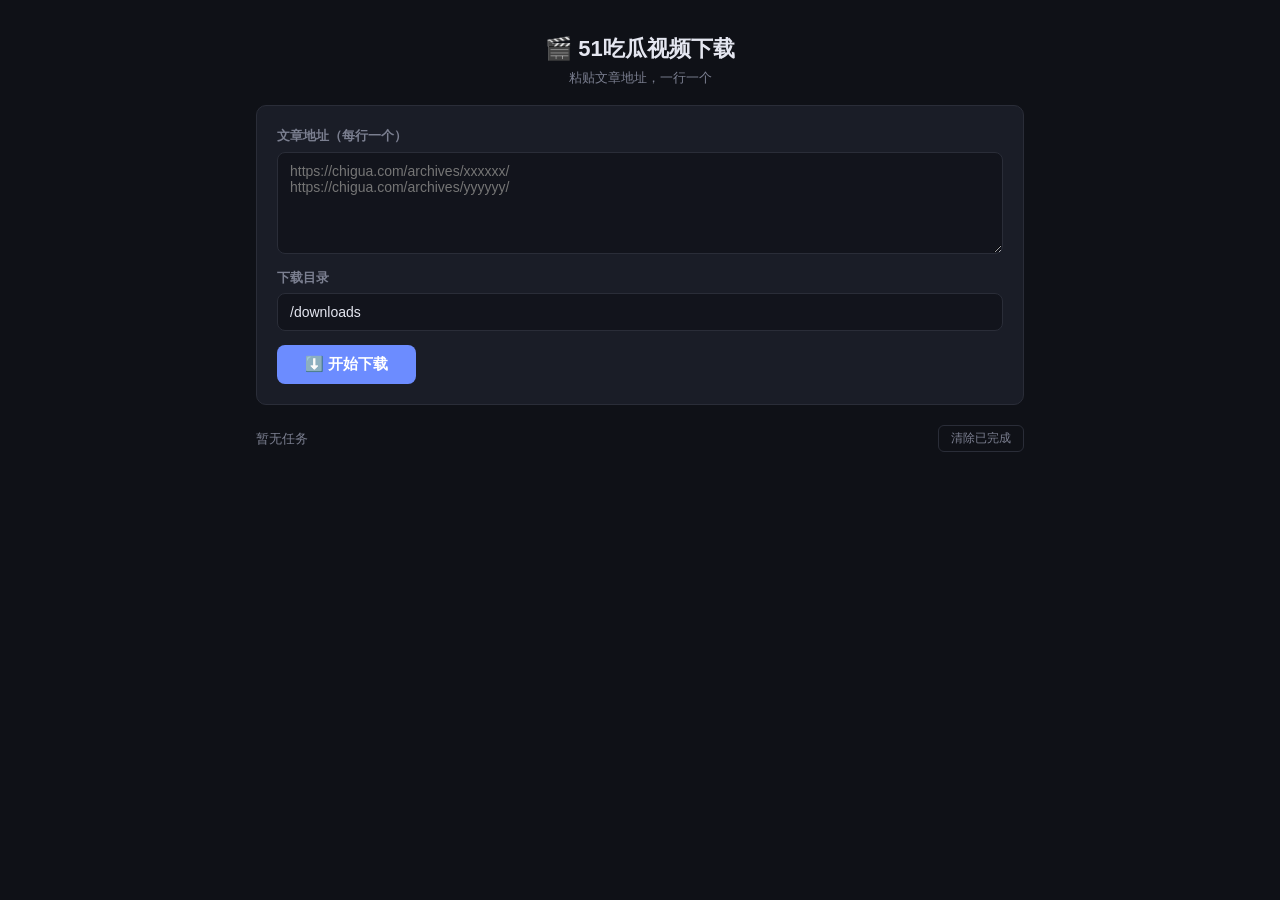
==== static/index.html @ 7920e4b1 "feat: chigua.com video downloader web panel - FastAPI backend with task manager and ffmpeg download " ====
<!DOCTYPE html>
<html lang="zh-CN">
<head>
<meta charset="UTF-8">
<meta name="viewport" content="width=device-width, initial-scale=1.0">
<title>Chigua Video Downloader</title>
<link rel="stylesheet" href="/static/style.css">
</head>
<body>

<header>
  <h1>🎬 51吃瓜视频下载</h1>
  <span class="subtitle">粘贴文章地址，一行一个</span>
</header>

<main>
  <!-- input panel -->
  <section class="input-panel">
    <div class="row">
      <label>文章地址（每行一个）</label>
      <textarea id="urls" rows="5" placeholder="https://chigua.com/archives/xxxxxx/&#10;https://chigua.com/archives/yyyyyy/"></textarea>
    </div>
    <div class="row">
      <label>下载目录</label>
      <input id="downloadDir" type="text" value="/downloads" placeholder="/downloads">
    </div>
    <button id="submitBtn" onclick="submitTasks()">⬇️ 开始下载</button>
  </section>

  <!-- status bar -->
  <div class="status-bar">
    <span id="taskCount">暂无任务</span>
    <button class="clear-btn" onclick="clearCompleted()">清除已完成</button>
  </div>

  <!-- task list -->
  <section id="taskList" class="task-list"></section>
</main>

<script src="/static/app.js"></script>
</body>
</html>
---- static/style.css ----
/* ------------------------------------------------------------------ */
/*  Reset & base                                                        */
/* ------------------------------------------------------------------ */
*, *::before, *::after { box-sizing: border-box; margin: 0; padding: 0; }

:root {
  --bg:        #0f1117;
  --bg-card:   #1a1d27;
  --bg-input:  #12141c;
  --border:    #2a2d38;
  --text:      #e4e6f0;
  --text-dim:  #7b7f90;
  --accent:    #6c8cff;
  --accent-hi: #8ca4ff;
  --green:     #34d399;
  --red:       #f87171;
  --yellow:    #fbbf24;
  --radius:    10px;
}

body {
  font-family: -apple-system, BlinkMacSystemFont, "Segoe UI", Roboto, "Helvetica Neue", Arial, "Noto Sans SC", sans-serif;
  background: var(--bg);
  color: var(--text);
  min-height: 100vh;
  line-height: 1.5;
}

/* ------------------------------------------------------------------ */
/*  Header                                                              */
/* ------------------------------------------------------------------ */
header {
  text-align: center;
  padding: 32px 20px 16px;
}
header h1 { font-size: 22px; font-weight: 700; }
header .subtitle { color: var(--text-dim); font-size: 13px; }

/* ------------------------------------------------------------------ */
/*  Input panel                                                          */
/* ------------------------------------------------------------------ */
main {
  max-width: 800px;
  margin: 0 auto;
  padding: 0 16px 40px;
}

.input-panel {
  background: var(--bg-card);
  border: 1px solid var(--border);
  border-radius: var(--radius);
  padding: 20px;
  display: flex;
  flex-direction: column;
  gap: 14px;
}

.row { display: flex; flex-direction: column; gap: 6px; }
.row label { font-size: 13px; color: var(--text-dim); font-weight: 600; }

textarea, input[type="text"] {
  width: 100%;
  background: var(--bg-input);
  border: 1px solid var(--border);
  border-radius: 8px;
  color: var(--text);
  padding: 10px 12px;
  font-size: 14px;
  font-family: inherit;
  resize: vertical;
  outline: none;
  transition: border-color .2s;
}
textarea:focus, input[type="text"]:focus { border-color: var(--accent); }

#submitBtn {
  align-self: flex-start;
  background: var(--accent);
  color: #fff;
  border: none;
  border-radius: 8px;
  padding: 10px 28px;
  font-size: 15px;
  font-weight: 600;
  cursor: pointer;
  transition: background .2s;
}
#submitBtn:hover { background: var(--accent-hi); }
#submitBtn:disabled { opacity: 0.5; cursor: not-allowed; }

/* ------------------------------------------------------------------ */
/*  Status bar                                                          */
/* ------------------------------------------------------------------ */
.status-bar {
  display: flex;
  justify-content: space-between;
  align-items: center;
  margin-top: 20px;
  font-size: 13px;
  color: var(--text-dim);
}

.clear-btn {
  background: none;
  border: 1px solid var(--border);
  color: var(--text-dim);
  padding: 4px 12px;
  border-radius: 6px;
  cursor: pointer;
  font-size: 12px;
}
.clear-btn:hover { color: var(--text); border-color: var(--text-dim); }

/* ------------------------------------------------------------------ */
/*  Task cards                                                          */
/* ------------------------------------------------------------------ */
.task-list { margin-top: 12px; display: flex; flex-direction: column; gap: 10px; }

.task-card {
  background: var(--bg-card);
  border: 1px solid var(--border);
  border-radius: var(--radius);
  padding: 16px;
  display: flex;
  flex-direction: column;
  gap: 10px;
  animation: fadeIn .3s ease;
}

@keyframes fadeIn { from { opacity: 0; transform: translateY(6px); } to { opacity: 1; transform: translateY(0); } }

.task-head {
  display: flex;
  justify-content: space-between;
  align-items: flex-start;
  gap: 12px;
}

.task-title {
  font-size: 14px;
  font-weight: 600;
  flex: 1;
  word-break: break-all;
}

.task-status {
  font-size: 12px;
  font-weight: 600;
  padding: 3px 10px;
  border-radius: 20px;
  white-space: nowrap;
  flex-shrink: 0;
}
.task-status.pending   { background: #334155; color: #94a3b8; }
.task-status.parsing   { background: rgba(251,191,36,.15); color: var(--yellow); }
.task-status.downloading { background: rgba(108,140,255,.15); color: var(--accent); }
.task-status.completed { background: rgba(52,211,153,.15); color: var(--green); }
.task-status.failed    { background: rgba(248,113,113,.15); color: var(--red); }

/* Progress bar */
.progress-wrap {
  display: flex;
  align-items: center;
  gap: 10px;
}
.progress-bar {
  flex: 1;
  height: 6px;
  background: var(--bg-input);
  border-radius: 3px;
  overflow: hidden;
}
.progress-bar .fill {
  height: 100%;
  background: var(--accent);
  border-radius: 3px;
  transition: width .3s linear;
  min-width: 2px;
}
.progress-bar .fill.completed { background: var(--green); }
.progress-bar .fill.failed    { background: var(--red); }
.progress-pct {
  font-size: 13px;
  font-weight: 600;
  min-width: 40px;
  text-align: right;
  color: var(--text-dim);
}

/* Task meta */
.task-meta {
  display: flex;
  flex-wrap: wrap;
  gap: 14px;
  font-size: 12px;
  color: var(--text-dim);
}
.task-meta span { white-space: nowrap; }

.task-error {
  font-size: 12px;
  color: var(--red);
  background: rgba(248,113,113,.08);
  padding: 6px 10px;
  border-radius: 6px;
}

.task-actions {
  display: flex;
  gap: 8px;
}
.task-actions button {
  background: none;
  border: 1px solid var(--border);
  color: var(--text-dim);
  font-size: 12px;
  padding: 4px 12px;
  border-radius: 6px;
  cursor: pointer;
}
.task-actions button:hover { border-color: var(--red); color: var(--red); }

/* Empty state */
.empty-state {
  text-align: center;
  padding: 48px 20px;
  color: var(--text-dim);
  font-size: 14px;
}
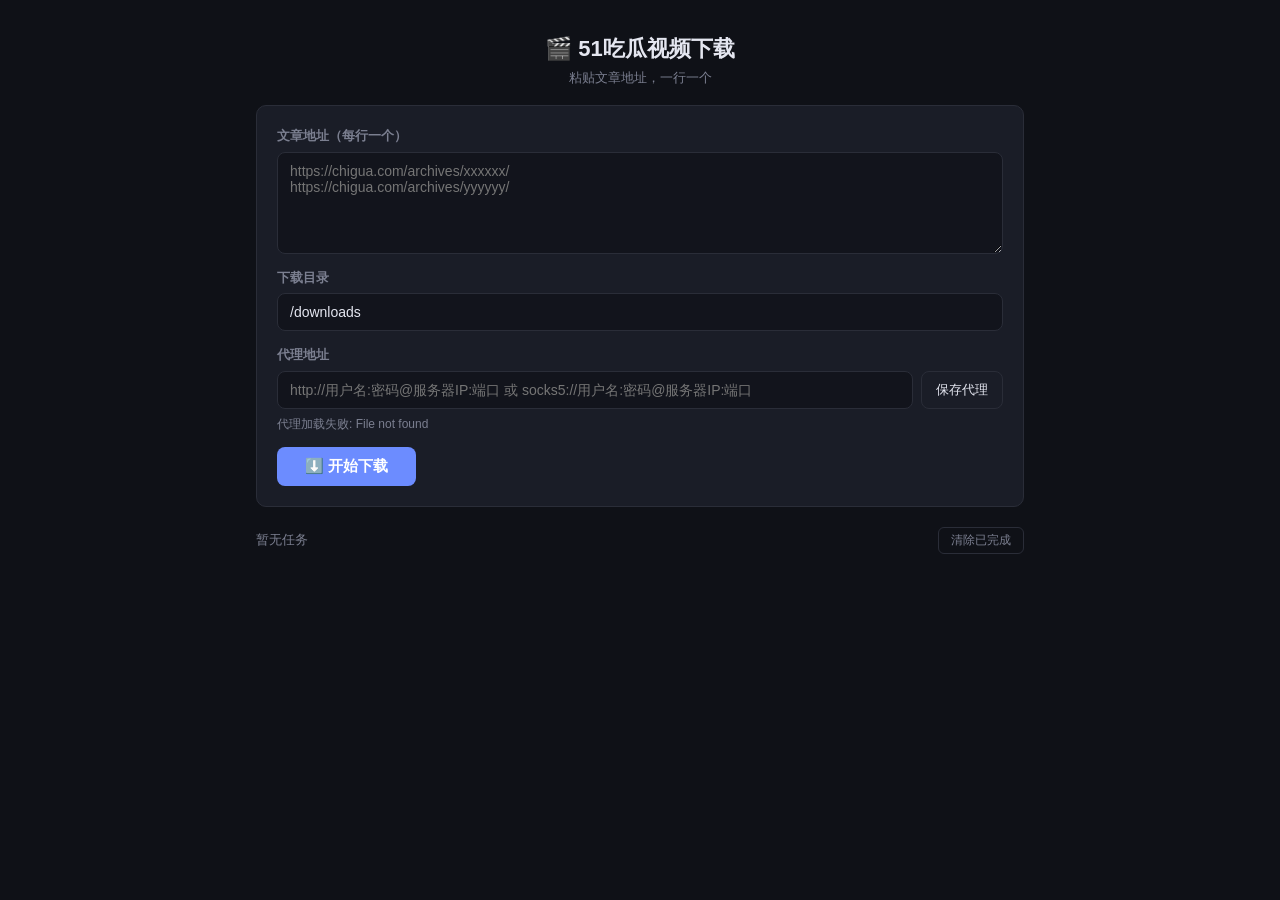
==== commit 0c7aa9fe: "feat: multi-video support + proxy settings - parse_page() now finds all DPlayer videos on a page, no" ====
--- a/static/index.html
+++ b/static/index.html
@@ -24,7 +24,16 @@
       <label>下载目录</label>
       <input id="downloadDir" type="text" value="/downloads" placeholder="/downloads">
     </div>
+    <div class="row">
+      <label>代理地址</label>
+      <div class="proxy-control">
+        <input id="proxyUrl" type="text" autocomplete="off" placeholder="http://用户名:密码@服务器IP:端口 或 socks5://用户名:密码@服务器IP:端口">
+        <button class="secondary-btn" onclick="saveProxySettings()">保存代理</button>
+      </div>
+      <div id="proxyStatus" class="inline-status"></div>
+    </div>
     <button id="submitBtn" onclick="submitTasks()">⬇️ 开始下载</button>
+    <div id="submitFeedback" class="inline-status" style="display:none"></div>
   </section>
 
   <!-- status bar -->
--- a/static/style.css
+++ b/static/style.css
@@ -88,6 +88,33 @@
 #submitBtn:hover { background: var(--accent-hi); }
 #submitBtn:disabled { opacity: 0.5; cursor: not-allowed; }
 
+.proxy-control {
+  display: flex;
+  gap: 8px;
+  align-items: stretch;
+}
+
+.proxy-control input { flex: 1; min-width: 0; }
+
+.secondary-btn {
+  background: transparent;
+  border: 1px solid var(--border);
+  border-radius: 8px;
+  color: var(--text);
+  cursor: pointer;
+  flex-shrink: 0;
+  font-size: 13px;
+  padding: 0 14px;
+}
+
+.secondary-btn:hover { border-color: var(--accent); color: var(--accent-hi); }
+
+.inline-status {
+  color: var(--text-dim);
+  font-size: 12px;
+  min-height: 18px;
+}
+
 /* ------------------------------------------------------------------ */
 /*  Status bar                                                          */
 /* ------------------------------------------------------------------ */
@@ -227,3 +254,8 @@
   color: var(--text-dim);
   font-size: 14px;
 }
+
+@media (max-width: 560px) {
+  .proxy-control { flex-direction: column; }
+  .secondary-btn { min-height: 40px; }
+}
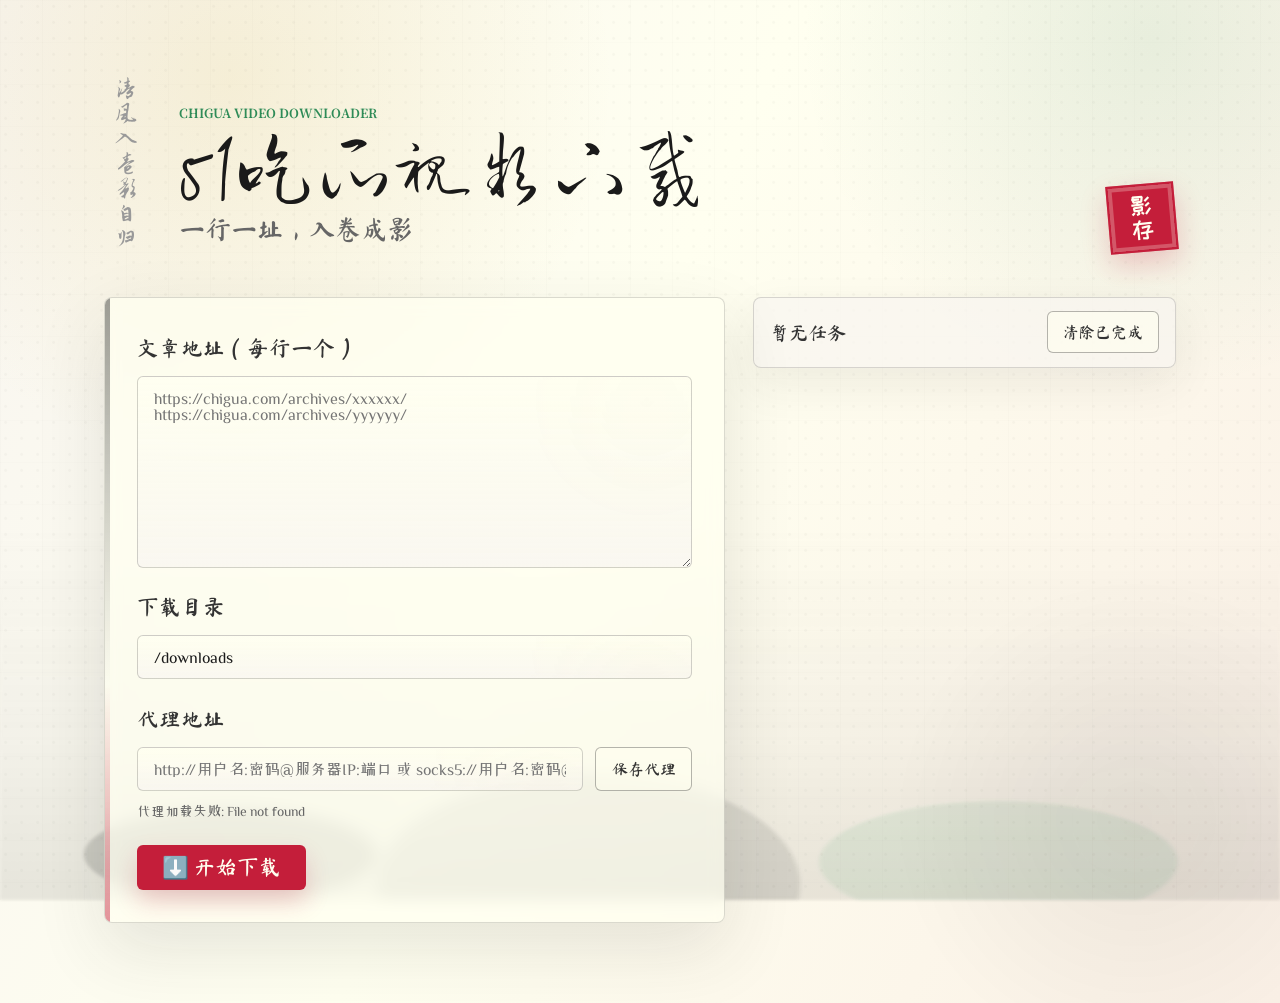
==== commit 8283db8b: "Improve frontend rendering and ink wash theme" ====
--- a/static/index.html
+++ b/static/index.html
@@ -4,13 +4,24 @@
 <meta charset="UTF-8">
 <meta name="viewport" content="width=device-width, initial-scale=1.0">
 <title>Chigua Video Downloader</title>
+<link rel="preconnect" href="https://fonts.googleapis.com">
+<link rel="preconnect" href="https://fonts.gstatic.com" crossorigin>
+<link href="https://fonts.googleapis.com/css2?family=Liu+Jian+Mao+Cao&family=Ma+Shan+Zheng&family=Zhi+Mang+Xing&family=ZCOOL+XiaoWei&family=ZCOOL+KuaiLe&family=Noto+Serif+SC:wght@300;700&display=swap" rel="stylesheet">
 <link rel="stylesheet" href="/static/style.css">
+<link rel="stylesheet" href="/static/tasks.css">
 </head>
 <body>
 
-<header>
-  <h1>🎬 51吃瓜视频下载</h1>
-  <span class="subtitle">粘贴文章地址，一行一个</span>
+<div class="ink-mountains" aria-hidden="true"></div>
+
+<header class="hero">
+  <span class="vertical-text hero-poem" aria-hidden="true">清风入卷影自归</span>
+  <div class="hero-copy">
+    <span class="kicker">Chigua Video Downloader</span>
+    <h1>51吃瓜视频下载</h1>
+    <span class="subtitle">一行一址，入卷成影</span>
+  </div>
+  <span class="brand-seal" aria-hidden="true">影<br>存</span>
 </header>
 
 <main>
@@ -46,6 +57,7 @@
   <section id="taskList" class="task-list"></section>
 </main>
 
+<script src="/static/render.js"></script>
 <script src="/static/app.js"></script>
 </body>
 </html>
--- a/static/style.css
+++ b/static/style.css
@@ -1,261 +1,284 @@
-/* ------------------------------------------------------------------ */
-/*  Reset & base                                                        */
-/* ------------------------------------------------------------------ */
 *, *::before, *::after { box-sizing: border-box; margin: 0; padding: 0; }
 
 :root {
-  --bg:        #0f1117;
-  --bg-card:   #1a1d27;
-  --bg-input:  #12141c;
-  --border:    #2a2d38;
-  --text:      #e4e6f0;
-  --text-dim:  #7b7f90;
-  --accent:    #6c8cff;
-  --accent-hi: #8ca4ff;
-  --green:     #34d399;
-  --red:       #f87171;
-  --yellow:    #fbbf24;
-  --radius:    10px;
-}
+  --ink-charred: #1a1a1a;
+  --ink-heavy: #333333;
+  --ink-soft: #666666;
+  --ink-clear: #999999;
+  --paper: #F8F5F0;
+  --paper-warm: #FAF0E6;
+  --ivory: #FFFFF0;
+  --seal: #C41E3A;
+  --pine: #2E8B57;
+  --gold: #D4AF37;
+  --line: rgba(51, 51, 51, .18);
+  --line-dark: rgba(26, 26, 26, .32);
+  --wash: rgba(26, 26, 26, .06);
+  --shadow: 0 26px 70px rgba(51, 51, 51, .12);
+  --radius: 8px;
+}
+
+.font-calligraphy-草 { font-family: "Liu Jian Mao Cao", cursive; }
+.font-calligraphy-行 { font-family: "Ma Shan Zheng", cursive; }
+.font-calligraphy-行草 { font-family: "Zhi Mang Xing", cursive; }
+.font-body-楷 { font-family: "ZCOOL XiaoWei", serif; }
+.font-seal { font-family: "ZCOOL KuaiLe", cursive; }
+
+html { min-height: 100%; }
 
 body {
-  font-family: -apple-system, BlinkMacSystemFont, "Segoe UI", Roboto, "Helvetica Neue", Arial, "Noto Sans SC", sans-serif;
-  background: var(--bg);
-  color: var(--text);
   min-height: 100vh;
-  line-height: 1.5;
-}
-
-/* ------------------------------------------------------------------ */
-/*  Header                                                              */
-/* ------------------------------------------------------------------ */
-header {
-  text-align: center;
-  padding: 32px 20px 16px;
-}
-header h1 { font-size: 22px; font-weight: 700; }
-header .subtitle { color: var(--text-dim); font-size: 13px; }
-
-/* ------------------------------------------------------------------ */
-/*  Input panel                                                          */
-/* ------------------------------------------------------------------ */
+  color: var(--ink-charred);
+  font-family: "ZCOOL XiaoWei", "Noto Serif SC", serif;
+  line-height: 1.72;
+  background:
+    radial-gradient(circle at 18% 8%, rgba(212, 175, 55, .14), transparent 24rem),
+    radial-gradient(circle at 90% 4%, rgba(46, 139, 87, .10), transparent 22rem),
+    linear-gradient(115deg, var(--paper), var(--ivory) 46%, var(--paper-warm));
+  overflow-x: hidden;
+}
+
+body::before {
+  content: "";
+  position: fixed;
+  inset: 0;
+  pointer-events: none;
+  opacity: .42;
+  background-image:
+    linear-gradient(90deg, rgba(51, 51, 51, .035) 1px, transparent 1px),
+    linear-gradient(rgba(51, 51, 51, .026) 1px, transparent 1px),
+    radial-gradient(circle at 35% 40%, rgba(26, 26, 26, .06) 0 1px, transparent 2px);
+  background-size: 42px 42px, 42px 42px, 16px 16px;
+  mix-blend-mode: multiply;
+}
+
+body::after {
+  content: "";
+  position: fixed;
+  right: -8rem;
+  bottom: -12rem;
+  width: 34rem;
+  height: 34rem;
+  pointer-events: none;
+  border-radius: 47% 53% 45% 55%;
+  background: radial-gradient(circle, rgba(26, 26, 26, .13), transparent 66%);
+  filter: blur(18px);
+  opacity: .48;
+}
+
+.ink-mountains {
+  position: fixed;
+  inset: auto 0 0 0;
+  height: 42vh;
+  pointer-events: none;
+  opacity: .78;
+  filter: blur(1.5px);
+  background:
+    radial-gradient(ellipse at 18% 88%, rgba(26, 26, 26, .22) 0 9rem, transparent 9.3rem),
+    radial-gradient(ellipse at 46% 96%, rgba(51, 51, 51, .16) 0 13rem, transparent 13.4rem),
+    radial-gradient(ellipse at 78% 90%, rgba(46, 139, 87, .12) 0 11rem, transparent 11.4rem),
+    linear-gradient(180deg, transparent 0%, rgba(153, 153, 153, .12) 62%, rgba(26, 26, 26, .12) 100%);
+  z-index: 0;
+}
+
+.vertical-text {
+  writing-mode: vertical-rl;
+  text-orientation: mixed;
+}
+
+.hero,
 main {
-  max-width: 800px;
+  position: relative;
+  z-index: 1;
+}
+
+.hero {
+  max-width: 1120px;
   margin: 0 auto;
-  padding: 0 16px 40px;
-}
-
-.input-panel {
-  background: var(--bg-card);
-  border: 1px solid var(--border);
-  border-radius: var(--radius);
-  padding: 20px;
+  padding: 4.75rem 1.5rem 2.8rem;
+  display: grid;
+  grid-template-columns: auto 1fr auto;
+  gap: 2rem;
+  align-items: end;
+}
+
+.hero-poem {
+  color: var(--ink-clear);
+  font-family: "Zhi Mang Xing", cursive;
+  font-size: 1.55rem;
+  min-height: 11rem;
+}
+
+.hero-copy {
   display: flex;
   flex-direction: column;
-  gap: 14px;
-}
-
-.row { display: flex; flex-direction: column; gap: 6px; }
-.row label { font-size: 13px; color: var(--text-dim); font-weight: 600; }
-
-textarea, input[type="text"] {
+  gap: .25rem;
+}
+
+.kicker {
+  color: var(--pine);
+  font-family: "Noto Serif SC", serif;
+  font-size: .78rem;
+  font-weight: 700;
+  text-transform: uppercase;
+}
+
+header h1 {
+  color: var(--ink-charred);
+  font-family: "Liu Jian Mao Cao", "Ma Shan Zheng", cursive;
+  font-size: 4.85rem;
+  font-weight: 400;
+  line-height: .95;
+}
+
+.subtitle {
+  color: var(--ink-soft);
+  font-family: "Ma Shan Zheng", cursive;
+  font-size: 1.65rem;
+}
+
+.brand-seal {
+  width: 4.25rem;
+  height: 4.25rem;
+  display: grid;
+  place-items: center;
+  color: var(--ivory);
+  background: var(--seal);
+  border: 2px solid rgba(196, 30, 58, .45);
+  box-shadow: inset 0 0 0 4px rgba(255, 255, 240, .25), 0 12px 28px rgba(196, 30, 58, .22);
+  font-family: "ZCOOL KuaiLe", cursive;
+  font-size: 1.45rem;
+  line-height: 1.05;
+  transform: rotate(-5deg);
+}
+
+main {
+  max-width: 1120px;
+  margin: 0 auto;
+  padding: 0 1.5rem 5rem;
+  display: grid;
+  grid-template-columns: minmax(0, 1.1fr) minmax(18rem, .75fr);
+  grid-template-areas:
+    "input status"
+    "input tasks";
+  gap: 1.35rem 1.75rem;
+  align-items: start;
+}
+
+.input-panel {
+  grid-area: input;
+  position: relative;
+  display: flex;
+  flex-direction: column;
+  gap: 1.35rem;
+  padding: 2rem;
+  overflow: hidden;
+  background: rgba(255, 255, 240, .68);
+  border: 1px solid var(--line);
+  border-radius: var(--radius);
+  box-shadow: var(--shadow);
+  backdrop-filter: blur(8px);
+}
+
+.input-panel::before {
+  content: "";
+  position: absolute;
+  inset: 0 auto 0 0;
+  width: .34rem;
+  background: linear-gradient(180deg, var(--ink-heavy), transparent 62%, var(--seal));
+  opacity: .48;
+}
+
+.row { display: flex; flex-direction: column; gap: .55rem; }
+
+.row label {
+  color: var(--ink-heavy);
+  font-family: "Ma Shan Zheng", cursive;
+  font-size: 1.35rem;
+}
+
+textarea,
+input[type="text"] {
   width: 100%;
-  background: var(--bg-input);
-  border: 1px solid var(--border);
-  border-radius: 8px;
-  color: var(--text);
-  padding: 10px 12px;
-  font-size: 14px;
-  font-family: inherit;
+  color: var(--ink-charred);
+  background:
+    linear-gradient(180deg, rgba(255, 255, 240, .88), rgba(248, 245, 240, .74)),
+    radial-gradient(circle at 92% 12%, rgba(212, 175, 55, .10), transparent 8rem);
+  border: 1px solid rgba(51, 51, 51, .22);
+  border-radius: 6px;
+  outline: none;
+  padding: .82rem 1rem;
+  font-family: "ZCOOL XiaoWei", "Noto Serif SC", serif;
+  font-size: 1rem;
   resize: vertical;
-  outline: none;
-  transition: border-color .2s;
-}
-textarea:focus, input[type="text"]:focus { border-color: var(--accent); }
+  transition: border-color .2s ease, box-shadow .2s ease, background .2s ease;
+}
+
+textarea { min-height: 12rem; }
+
+textarea:focus,
+input[type="text"]:focus {
+  border-color: var(--pine);
+  box-shadow: 0 0 0 3px rgba(46, 139, 87, .13), 0 12px 30px rgba(51, 51, 51, .08);
+}
+
+.proxy-control { display: flex; gap: .75rem; align-items: stretch; }
+.proxy-control input { flex: 1; min-width: 0; }
+
+button {
+  font-family: "Ma Shan Zheng", "ZCOOL XiaoWei", serif;
+  letter-spacing: 0;
+}
+
+#submitBtn,
+.secondary-btn,
+.clear-btn,
+.task-actions button {
+  min-height: 2.6rem;
+  border-radius: 6px;
+  cursor: pointer;
+  transition: transform .18s ease, box-shadow .18s ease, border-color .18s ease, color .18s ease, background .18s ease;
+}
 
 #submitBtn {
   align-self: flex-start;
-  background: var(--accent);
-  color: #fff;
-  border: none;
-  border-radius: 8px;
-  padding: 10px 28px;
-  font-size: 15px;
-  font-weight: 600;
-  cursor: pointer;
-  transition: background .2s;
-}
-#submitBtn:hover { background: var(--accent-hi); }
-#submitBtn:disabled { opacity: 0.5; cursor: not-allowed; }
-
-.proxy-control {
-  display: flex;
-  gap: 8px;
-  align-items: stretch;
-}
-
-.proxy-control input { flex: 1; min-width: 0; }
-
-.secondary-btn {
-  background: transparent;
-  border: 1px solid var(--border);
-  border-radius: 8px;
-  color: var(--text);
-  cursor: pointer;
-  flex-shrink: 0;
-  font-size: 13px;
-  padding: 0 14px;
-}
-
-.secondary-btn:hover { border-color: var(--accent); color: var(--accent-hi); }
+  min-width: 9.5rem;
+  color: var(--ivory);
+  background: var(--seal);
+  border: 1px solid rgba(196, 30, 58, .58);
+  padding: .55rem 1.5rem;
+  box-shadow: 0 12px 24px rgba(196, 30, 58, .20);
+  font-size: 1.35rem;
+}
+
+#submitBtn:hover,
+.secondary-btn:hover,
+.clear-btn:hover,
+.task-actions button:hover {
+  transform: translateY(-1px);
+  box-shadow: 0 10px 24px rgba(51, 51, 51, .12);
+}
+
+#submitBtn:disabled { opacity: .48; cursor: not-allowed; transform: none; }
+
+.secondary-btn,
+.clear-btn,
+.task-actions button {
+  color: var(--ink-heavy);
+  background: rgba(255, 255, 240, .5);
+  border: 1px solid var(--line-dark);
+  padding: 0 .95rem;
+  font-size: 1rem;
+}
+
+.secondary-btn:hover,
+.clear-btn:hover {
+  color: var(--seal);
+  border-color: rgba(196, 30, 58, .55);
+}
 
 .inline-status {
-  color: var(--text-dim);
-  font-size: 12px;
-  min-height: 18px;
-}
-
-/* ------------------------------------------------------------------ */
-/*  Status bar                                                          */
-/* ------------------------------------------------------------------ */
-.status-bar {
-  display: flex;
-  justify-content: space-between;
-  align-items: center;
-  margin-top: 20px;
-  font-size: 13px;
-  color: var(--text-dim);
-}
-
-.clear-btn {
-  background: none;
-  border: 1px solid var(--border);
-  color: var(--text-dim);
-  padding: 4px 12px;
-  border-radius: 6px;
-  cursor: pointer;
-  font-size: 12px;
-}
-.clear-btn:hover { color: var(--text); border-color: var(--text-dim); }
-
-/* ------------------------------------------------------------------ */
-/*  Task cards                                                          */
-/* ------------------------------------------------------------------ */
-.task-list { margin-top: 12px; display: flex; flex-direction: column; gap: 10px; }
-
-.task-card {
-  background: var(--bg-card);
-  border: 1px solid var(--border);
-  border-radius: var(--radius);
-  padding: 16px;
-  display: flex;
-  flex-direction: column;
-  gap: 10px;
-  animation: fadeIn .3s ease;
-}
-
-@keyframes fadeIn { from { opacity: 0; transform: translateY(6px); } to { opacity: 1; transform: translateY(0); } }
-
-.task-head {
-  display: flex;
-  justify-content: space-between;
-  align-items: flex-start;
-  gap: 12px;
-}
-
-.task-title {
-  font-size: 14px;
-  font-weight: 600;
-  flex: 1;
-  word-break: break-all;
-}
-
-.task-status {
-  font-size: 12px;
-  font-weight: 600;
-  padding: 3px 10px;
-  border-radius: 20px;
-  white-space: nowrap;
-  flex-shrink: 0;
-}
-.task-status.pending   { background: #334155; color: #94a3b8; }
-.task-status.parsing   { background: rgba(251,191,36,.15); color: var(--yellow); }
-.task-status.downloading { background: rgba(108,140,255,.15); color: var(--accent); }
-.task-status.completed { background: rgba(52,211,153,.15); color: var(--green); }
-.task-status.failed    { background: rgba(248,113,113,.15); color: var(--red); }
-
-/* Progress bar */
-.progress-wrap {
-  display: flex;
-  align-items: center;
-  gap: 10px;
-}
-.progress-bar {
-  flex: 1;
-  height: 6px;
-  background: var(--bg-input);
-  border-radius: 3px;
-  overflow: hidden;
-}
-.progress-bar .fill {
-  height: 100%;
-  background: var(--accent);
-  border-radius: 3px;
-  transition: width .3s linear;
-  min-width: 2px;
-}
-.progress-bar .fill.completed { background: var(--green); }
-.progress-bar .fill.failed    { background: var(--red); }
-.progress-pct {
-  font-size: 13px;
-  font-weight: 600;
-  min-width: 40px;
-  text-align: right;
-  color: var(--text-dim);
-}
-
-/* Task meta */
-.task-meta {
-  display: flex;
-  flex-wrap: wrap;
-  gap: 14px;
-  font-size: 12px;
-  color: var(--text-dim);
-}
-.task-meta span { white-space: nowrap; }
-
-.task-error {
-  font-size: 12px;
-  color: var(--red);
-  background: rgba(248,113,113,.08);
-  padding: 6px 10px;
-  border-radius: 6px;
-}
-
-.task-actions {
-  display: flex;
-  gap: 8px;
-}
-.task-actions button {
-  background: none;
-  border: 1px solid var(--border);
-  color: var(--text-dim);
-  font-size: 12px;
-  padding: 4px 12px;
-  border-radius: 6px;
-  cursor: pointer;
-}
-.task-actions button:hover { border-color: var(--red); color: var(--red); }
-
-/* Empty state */
-.empty-state {
-  text-align: center;
-  padding: 48px 20px;
-  color: var(--text-dim);
-  font-size: 14px;
-}
-
-@media (max-width: 560px) {
-  .proxy-control { flex-direction: column; }
-  .secondary-btn { min-height: 40px; }
-}
+  min-height: 1.25rem;
+  color: var(--ink-soft);
+  font-size: .86rem;
+}
--- a/static/tasks.css
+++ b/static/tasks.css
@@ -0,0 +1,191 @@
+.status-bar {
+  grid-area: status;
+  display: flex;
+  justify-content: space-between;
+  align-items: center;
+  gap: 1rem;
+  padding: .85rem 1rem;
+  color: var(--ink-soft);
+  background: rgba(248, 245, 240, .68);
+  border: 1px solid var(--line);
+  border-radius: var(--radius);
+  box-shadow: 0 16px 44px rgba(51, 51, 51, .08);
+}
+
+#taskCount {
+  color: var(--ink-heavy);
+  font-family: "Ma Shan Zheng", cursive;
+  font-size: 1.2rem;
+}
+
+.task-list {
+  grid-area: tasks;
+  display: flex;
+  flex-direction: column;
+  gap: .9rem;
+}
+
+.task-card {
+  position: relative;
+  display: flex;
+  flex-direction: column;
+  gap: .75rem;
+  padding: 1.05rem;
+  overflow: hidden;
+  background: rgba(255, 255, 240, .72);
+  border: 1px solid rgba(51, 51, 51, .16);
+  border-radius: var(--radius);
+  box-shadow: 0 18px 46px rgba(51, 51, 51, .08);
+  animation: inkRise .34s ease;
+}
+
+.task-card::after {
+  content: "";
+  position: absolute;
+  right: -1.5rem;
+  top: -1.5rem;
+  width: 6rem;
+  height: 6rem;
+  border-radius: 48% 52% 42% 58%;
+  background: radial-gradient(circle, rgba(26, 26, 26, .09), transparent 68%);
+  pointer-events: none;
+}
+
+@keyframes inkRise {
+  from { opacity: 0; transform: translateY(.55rem); filter: blur(3px); }
+  to { opacity: 1; transform: translateY(0); filter: blur(0); }
+}
+
+.task-head {
+  display: flex;
+  justify-content: space-between;
+  gap: .85rem;
+  align-items: flex-start;
+}
+
+.task-title {
+  flex: 1;
+  color: var(--ink-charred);
+  font-family: "Noto Serif SC", "ZCOOL XiaoWei", serif;
+  font-size: .98rem;
+  font-weight: 700;
+  line-height: 1.55;
+  word-break: break-all;
+}
+
+.task-status {
+  flex-shrink: 0;
+  padding: .16rem .55rem;
+  color: var(--ink-heavy);
+  background: rgba(153, 153, 153, .16);
+  border: 1px solid rgba(51, 51, 51, .15);
+  border-radius: 4px;
+  font-size: .78rem;
+}
+
+.task-status.parsing { color: #8a6816; background: rgba(212, 175, 55, .18); }
+.task-status.downloading { color: var(--pine); background: rgba(46, 139, 87, .13); }
+.task-status.completed { color: var(--pine); background: rgba(46, 139, 87, .18); }
+.task-status.failed { color: var(--seal); background: rgba(196, 30, 58, .12); }
+
+.progress-wrap { display: flex; align-items: center; gap: .75rem; }
+
+.progress-bar {
+  flex: 1;
+  height: .55rem;
+  overflow: hidden;
+  background: linear-gradient(90deg, rgba(26, 26, 26, .10), rgba(153, 153, 153, .08));
+  border-radius: 999px;
+}
+
+.progress-bar .fill {
+  min-width: 2px;
+  height: 100%;
+  background: linear-gradient(90deg, var(--ink-heavy), var(--pine));
+  border-radius: inherit;
+  transition: width .35s linear;
+}
+
+.progress-bar .fill.completed { background: linear-gradient(90deg, var(--pine), #4faf79); }
+.progress-bar .fill.failed { background: linear-gradient(90deg, var(--seal), #8b182a); }
+
+.progress-pct {
+  min-width: 3.1rem;
+  color: var(--ink-soft);
+  font-family: "Noto Serif SC", serif;
+  font-size: .82rem;
+  text-align: right;
+}
+
+.task-meta {
+  display: flex;
+  flex-wrap: wrap;
+  gap: .45rem .9rem;
+  color: var(--ink-soft);
+  font-size: .8rem;
+}
+
+.task-meta span { white-space: nowrap; }
+
+.task-error {
+  color: var(--seal);
+  background: rgba(196, 30, 58, .08);
+  border-left: 3px solid rgba(196, 30, 58, .55);
+  border-radius: 4px;
+  padding: .45rem .65rem;
+  font-size: .84rem;
+}
+
+.task-actions { display: flex; gap: .6rem; }
+.task-actions button:hover { color: var(--seal); border-color: rgba(196, 30, 58, .55); }
+
+.empty-state {
+  min-height: 13rem;
+  display: grid;
+  place-items: center;
+  color: var(--ink-clear);
+  background: rgba(255, 255, 240, .50);
+  border: 1px dashed rgba(51, 51, 51, .22);
+  border-radius: var(--radius);
+  font-family: "Zhi Mang Xing", cursive;
+  font-size: 1.65rem;
+}
+
+@media (max-width: 860px) {
+  .hero {
+    grid-template-columns: 1fr auto;
+    padding-top: 3rem;
+  }
+  .hero-poem { display: none; }
+  header h1 { font-size: 3.45rem; }
+  main {
+    grid-template-columns: 1fr;
+    grid-template-areas:
+      "input"
+      "status"
+      "tasks";
+  }
+}
+
+@media (max-width: 560px) {
+  .hero {
+    grid-template-columns: 1fr;
+    padding: 2.25rem 5rem 1.6rem 1rem;
+    gap: 1rem;
+  }
+  header h1 { font-size: 2.45rem; }
+  .subtitle { font-size: 1.35rem; }
+  .brand-seal {
+    position: absolute;
+    right: 1rem;
+    top: 5.9rem;
+    width: 3.25rem;
+    height: 3.25rem;
+    font-size: 1.05rem;
+  }
+  main { padding: 0 1rem 3.5rem; }
+  .input-panel { padding: 1.25rem; }
+  .proxy-control { flex-direction: column; }
+  .secondary-btn { min-height: 2.75rem; }
+  .status-bar { align-items: flex-start; flex-direction: column; }
+}
